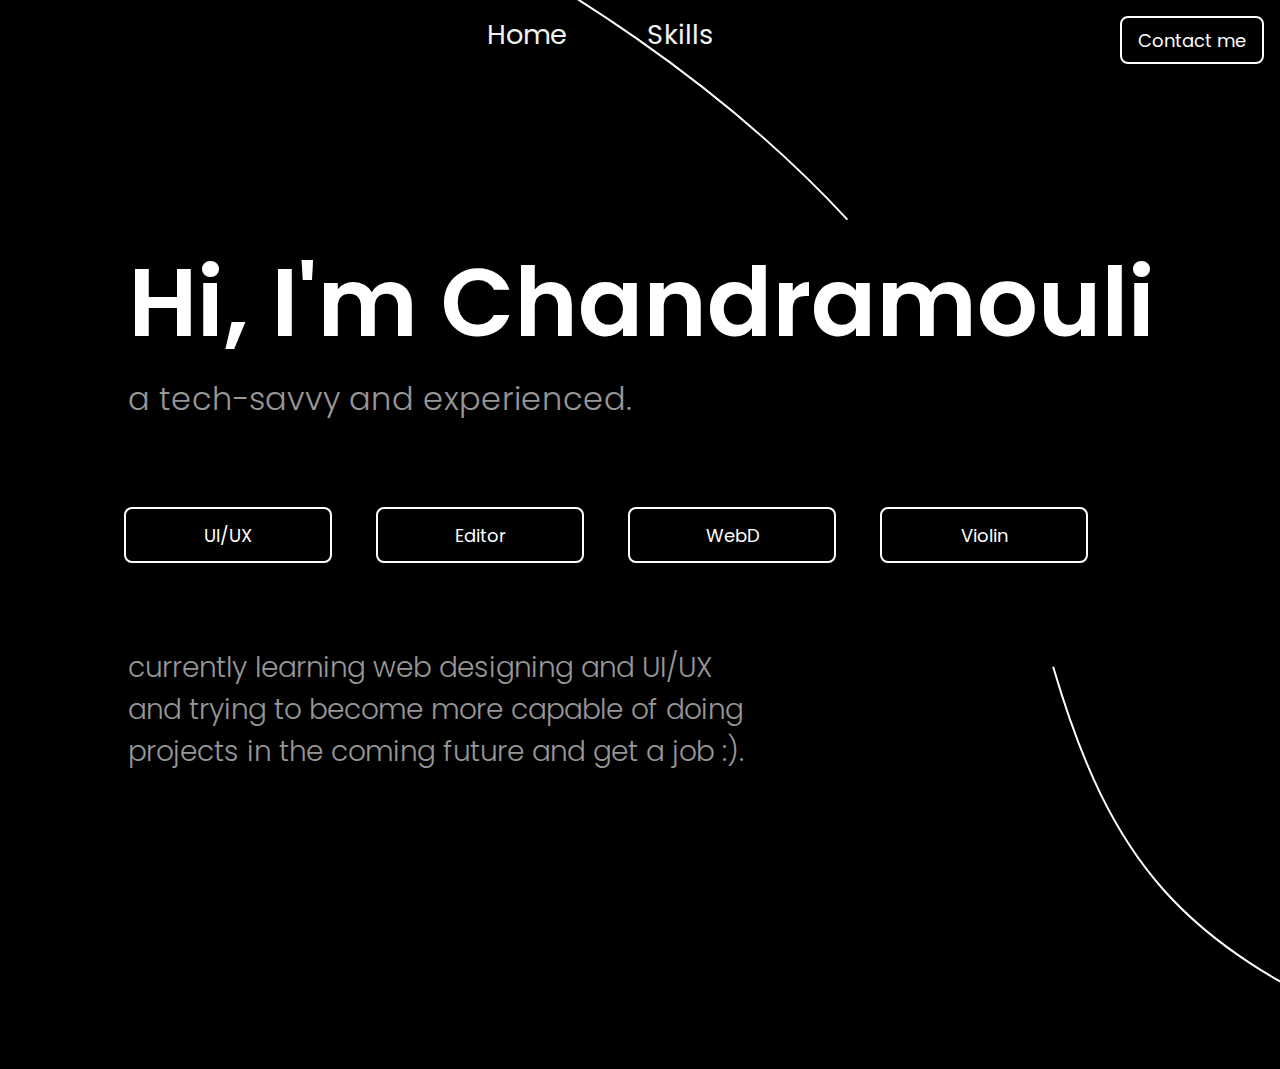
==== index.html @ 9cea4049 "Add files via upload" ====
<!DOCTYPE html>
<html lang="en">
<head>
    <meta charset="UTF-8">
    <meta http-equiv="X-UA-Compatible" content="IE=edge">
    <meta name="viewport" content="width=device-width, initial-scale=1.0">
    <link rel="stylesheet" href="style.css">
    <title>Home</title>
</head>
<body>
        
    <div class="topnav">
        <a class="index.html" href="index.html">Home</a>
        <a href="skills&contact.html">Skills</a>
<a href="skills&contact.html"><button class="contact">Contact me</button></a>
      </div>
    <h1 class="txt-1">Hi, I'm Chandramouli <p class="txt-2">
        a tech-savvy and experienced.
    </p></h1>
    <div class="skills">
    <button class="ui">UI/UX</button>
    <button class="editor">Editor</button>
    <button class="webd">WebD</button>
    <button class="violin">Violin</button>
</div>
<p class="para">currently learning web designing and
    UI/UX <br>and trying to become more capable
    of doing<br> projects in the coming future and
    get a job :).</p>
    <div class="path">
    <svg width="835" height="1065" viewBox="0 0 835 1065" fill="none" xmlns="http://www.w3.org/2000/svg">
        <path d="M1 -74C164.696 3.59044 507.643 229.61 569.864 512.967C647.64 867.162 709.872 943.588 1013 1063.5" stroke="white" stroke-width="2" stroke-dasharray="76 76"/>
        </svg>
    </div>
</body>
</html>
---- style.css ----
* {
  margin: 0;
  padding: 0;
}

body {
  overflow: hidden;
  height: 100vh;
  background-color: #000;
}

@font-face {
  font-family: pl;
  src: url(Poppins-Light.ttf);
}

@font-face {
  font-family: psb;
  src: url(Poppins-SemiBold.ttf);
}

@font-face {
  font-family: pr;
  src: url(Poppins-Regular.ttf);
}
.path{
  position: absolute;
  top: 0;
  right: 0;
}
.dashed{
  stroke-dasharray: 10;

}
svg path {
  stroke-dasharray: 500;
  animation: dash 4s linear infinite;
  background-size: contain;
}

@keyframes dash {
  from {
    stroke-dashoffset: 1000;
  }
  to {
    stroke-dashoffset: 0;
  }
}
.topnav {
  display: flex;
  align-items: center;
  justify-content: center;
  background-color: #000;
  overflow: hidden;
}

.topnav a {
  font-family: pr;
  color: #f2f2f2;
  text-align: center;
  padding: 14px 40px;
  text-decoration: none;
  font-size: 1.7rem;
  transition: 0.35s all ease-in-out;
  z-index: 1;
}

.topnav a:hover {
  color: rgb(88, 88, 88);
}

.contact {
  font-family: pr;
  font-size: 18px;
  position: absolute;
  right: 0;
  top:0;
  margin: 1rem;
  width: 9rem;
  height: 3rem;
  border: 2px solid #FFFFFF;
  background-color: #000;
  color: #fff;
border-radius: 8px;
transition: 0.35s all ease-in-out;
cursor: pointer;
z-index: 1;
}
.contact:hover{
background-color:rgb(88, 88, 88);
}
.txt-1 {
  font-family: psb;
  font-size: 6rem;
  font-style: normal;
  font-weight: 600;
  color: #fff;
  margin-top: 10rem;
  padding-left: 8rem;
}
.txt-2 {
  font-family: pl;
  font-size: 2rem;
  font-style: normal;
  font-weight: 100;
  color: rgba(255, 255, 255, 0.6);
}
.skills{
  display: inline-block;
  padding-left: 6.5rem;
  margin-top: 4rem;
}
.ui{
  font-family: pr;
  font-size: 18px;
  width: 13rem;
  height: 3.5rem;
  border: 2px solid #FFFFFF;
  background-color: #000;
  color: #fff;
border-radius: 8px;
transition: 0.35s all ease-in-out;
cursor: pointer;
margin: 20px;
}
.ui:hover{
  background-color:rgb(88, 88, 88);
  }
  .editor{
    font-family: pr;
    font-size: 18px;
    width: 13rem;
    height: 3.5rem;
    border: 2px solid #FFFFFF;
    background-color: #000;
    color: #fff;
  border-radius: 8px;
  transition: 0.35s all ease-in-out;
  cursor: pointer;
  margin: 20px;
  }
  .webd:hover{
    background-color:rgb(88, 88, 88);
    }
    .webd{
      font-family: pr;
      font-size: 18px;
      width: 13rem;
      height: 3.5rem;
      border: 2px solid #FFFFFF;
      background-color: #000;
      color: #fff;
    border-radius: 8px;
    transition: 0.35s all ease-in-out;
    cursor: pointer;
    margin: 20px;
    }
    .editor:hover{
      background-color:rgb(88, 88, 88);
      }
      .violin{
        font-family: pr;
        font-size: 18px;
        width: 13rem;
        height: 3.5rem;
        border: 2px solid #FFFFFF;
        background-color: #000;
        color: #fff;
      border-radius: 8px;
      transition: 0.35s all ease-in-out;
      cursor: pointer;
      margin: 20px;
      }
      .violin:hover{
        background-color:rgb(88, 88, 88);
        }
        .para{
          font-family: pl;
          font-size: 1.75rem;
          font-style: normal;
          font-weight: 200;
          margin-top: 4rem;
          padding-left: 8rem;
          color: rgba(255, 255, 255, 0.6);
          cursor: pointer;
          transition: 0.4s all ease-in-out;
        }
        .para:hover{
          color: #fff;
        }
        /*The former usually matches common screen sizes (480px, 768px, 1024px, and 1280px)*/
        
        @media only screen and (max-width: 1024px) {
        .txt-1{
          font-size: 3.75rem;
        }
        .para{
          font-size:1.5rem ;
        }
        .skills{
          scale: 0.9;
        }
        @media only screen and (max-width:768px){
          body{
            overflow-y: auto;
          }  
          svg{
            width: 0;
            height: 0;
          }
            .txt-1{
              text-align: center;
              padding-left: 0px;
            }
            .para{
              text-align: center;
              padding-left: 0px;
            }
            .skills{
              padding-left:0px;
              display: flex;
              flex-direction: column;
              align-items: center;
            } 
        }
        }
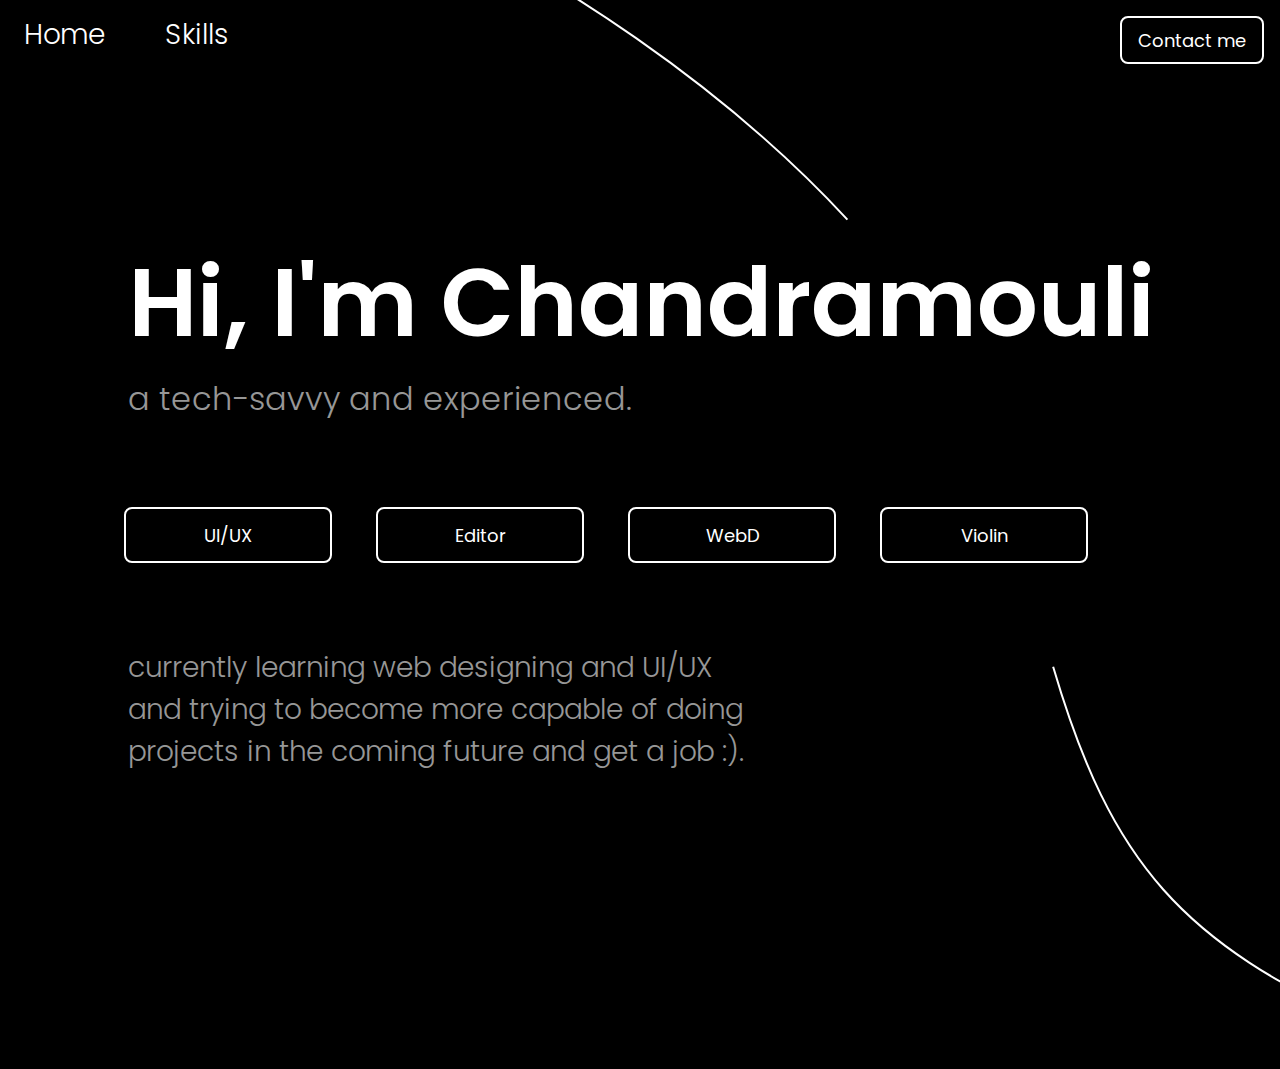
==== commit 2835d1ab: "Add files via upload" ====
--- a/index.html
+++ b/index.html
@@ -9,11 +9,28 @@
 </head>
 <body>
         
-    <div class="topnav">
-        <a class="index.html" href="index.html">Home</a>
-        <a href="skills&contact.html">Skills</a>
+<header>
+
+    
+    <nav class="navbar">
+                <ul class="nav-menu">
+<li class="nav-item">
+    <a href="index.html" class="nav-link">Home</a>
+</li>
+<li class="nav-item">
+    <a href="skills&contact.html" class="nav-link">Skills</a>
+</li>
 <a href="skills&contact.html"><button class="contact">Contact me</button></a>
-      </div>
+
+</ul>
+<div class="hamburger">
+    <span class="bar"></span>
+    <span class="bar"></span>
+    <span class="bar"></span>
+</div>
+    </nav>
+    </header>
+    <script src="script.js"></script>
     <h1 class="txt-1">Hi, I'm Chandramouli <p class="txt-2">
         a tech-savvy and experienced.
     </p></h1>
--- a/style.css
+++ b/style.css
@@ -46,29 +46,34 @@
     stroke-dashoffset: 0;
   }
 }
-.topnav {
+.header{
+  background-color: #000;
+}
+li{
+  list-style: none;
+}
+a{
+  color: #fff;
+  text-decoration: none;
+}
+.navbar{
+  min-height: 70px;
   display: flex;
+  justify-content: space-between;
   align-items: center;
-  justify-content: center;
-  background-color: #000;
-  overflow: hidden;
-}
-
-.topnav a {
-  font-family: pr;
-  color: #f2f2f2;
-  text-align: center;
-  padding: 14px 40px;
-  text-decoration: none;
-  font-size: 1.7rem;
-  transition: 0.35s all ease-in-out;
-  z-index: 1;
-}
-
-.topnav a:hover {
-  color: rgb(88, 88, 88);
-}
-
+  padding: 0 24px;
+}
+.nav-menu{
+  display: flex;
+  justify-content: space-between;
+  align-items: center;
+  gap: 60px;
+}
+.nav-item{
+ font-family: pl;
+ font-weight: 400;
+ font-size: 1.75rem;
+}
 .contact {
   font-family: pr;
   font-size: 18px;
@@ -88,6 +93,19 @@
 }
 .contact:hover{
 background-color:rgb(88, 88, 88);
+}
+.hamburger{
+  display: none;
+  cursor: pointer;
+}
+.bar{
+  display: block;
+  width: 25px;
+  height: 3px;
+  margin: 5px auto;
+  -webkit-transition: all 0.3s ease-in-out;
+  transition: all 0.3s ease-in-out;
+  background-color: #fff;
 }
 .txt-1 {
   font-family: psb;
@@ -200,6 +218,7 @@
         .skills{
           scale: 0.9;
         }
+      }
         @media only screen and (max-width:768px){
           body{
             overflow-y: auto;
@@ -222,5 +241,45 @@
               flex-direction: column;
               align-items: center;
             } 
-        }
+            .hamburger{
+              display: block;
+            }
+
+            .hamburger.active .bar:nth-child(2){
+opacity: 0;
+            }
+            .hamburger.active .bar:nth-child(1){
+            transform: translateY(8px) rotate(45deg);  
+            }
+            .hamburger.active .bar:nth-child(3){
+              transform: translateY(-8px) rotate(-45deg);  
+              }
+              .nav-menu{
+                position: fixed;
+                left: -100%;
+                top: 15px;
+                gap: 0;
+                flex-direction: column;
+                width: 100%;
+                text-align: center;
+                transform: 0.3s;
+              }
+              .nav-item{
+                margin: 16px;
+              }
+              .nav-menu.active{
+                animation: fadeIn 0.4s ease-in-out;
+ left: 0;
+              }
+              .contact{
+                display: none;
+              }
+.nav-menu{
+  display: inline-flex;
+
+}
+@keyframes fadeIn {
+  0% { opacity: 0; }
+  100% { opacity: 1; }
+}
         }